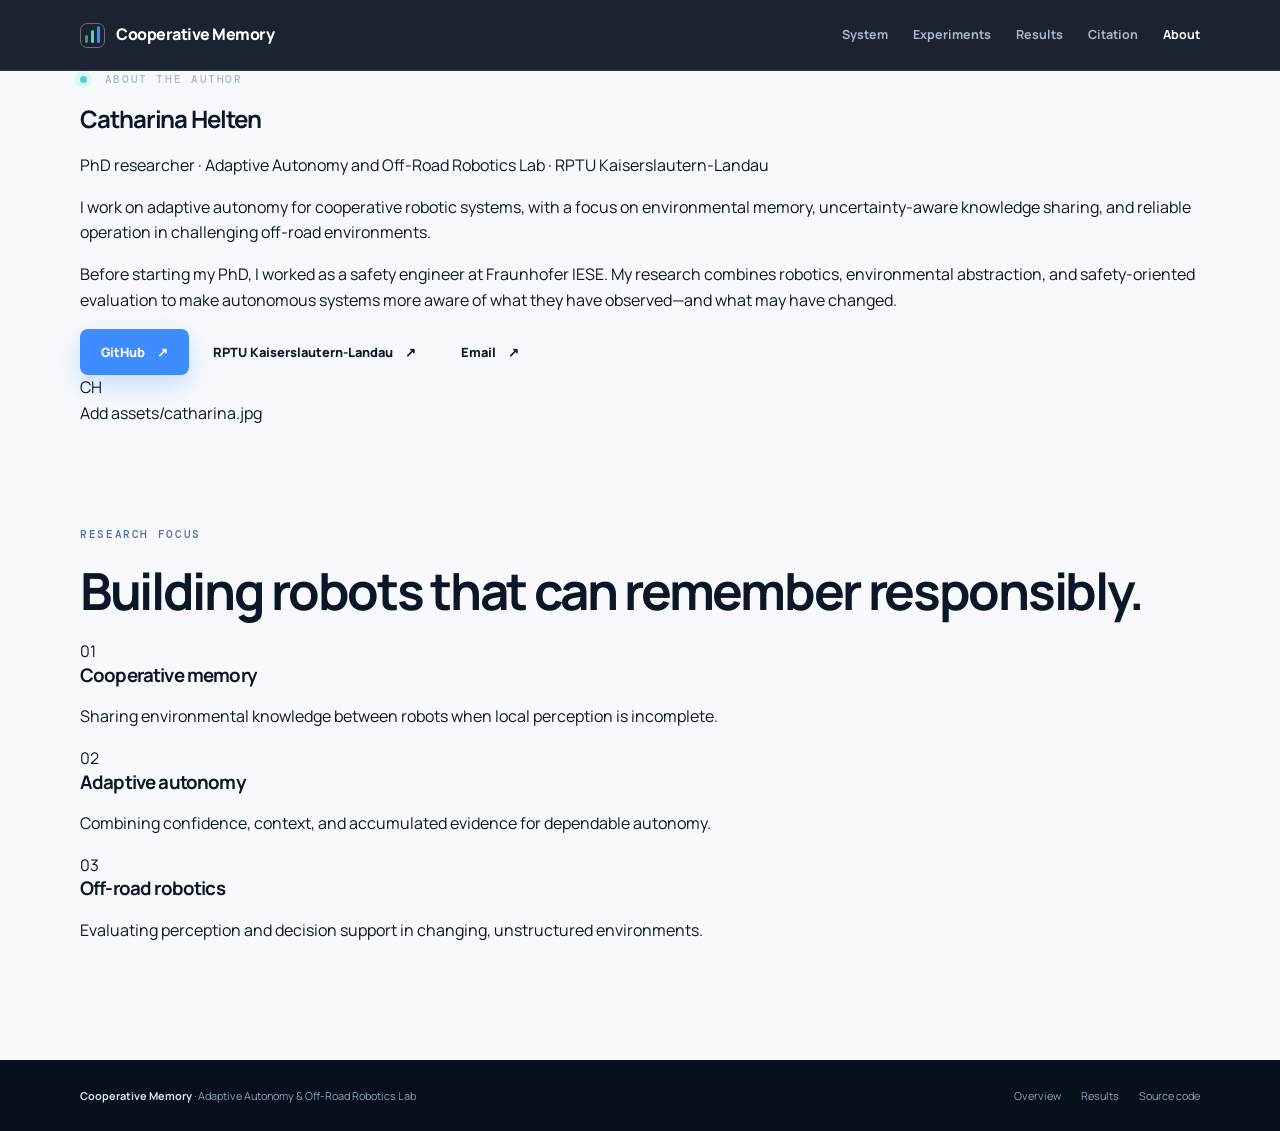
==== author.html @ 3047db3e "Add files via upload" ====
<!doctype html>
<html lang="en">
<head>
  <meta charset="utf-8">
  <meta name="viewport" content="width=device-width, initial-scale=1">
  <meta name="description" content="About Catharina Helten, researcher in adaptive autonomy and cooperative environmental memory.">
  <meta name="theme-color" content="#08111f">
  <title>About the author · Cooperative Memory</title>
  <link rel="stylesheet" href="styles.css">
</head>
<body>
  <header class="site-header">
    <div class="container nav-wrap">
      <a class="brand" href="index.html" aria-label="Cooperative Environmental Memory home">
        <span class="brand-mark" aria-hidden="true"><span></span><span></span><span></span></span>
        <span>Cooperative Memory</span>
      </a>
      <nav class="nav-links" aria-label="Primary navigation">
        <a href="index.html#system">System</a>
        <a href="index.html#experiments">Experiments</a>
        <a href="results.html">Results</a>
        <a href="index.html#citation">Citation</a>
        <a class="active" href="author.html">About</a>
      </nav>
    </div>
  </header>

  <main>
    <section class="author-hero">
      <div class="container author-grid">
        <div class="author-copy">
          <p class="eyebrow"><span class="status-dot"></span> About the author</p>
          <h1>Catharina Helten</h1>
          <p class="author-role">PhD researcher · Adaptive Autonomy and Off-Road Robotics Lab · RPTU Kaiserslautern-Landau</p>
          <p class="author-bio">I work on adaptive autonomy for cooperative robotic systems, with a focus on environmental memory, uncertainty-aware knowledge sharing, and reliable operation in challenging off-road environments.</p>
          <p class="author-bio">Before starting my PhD, I worked as a safety engineer at Fraunhofer IESE. My research combines robotics, environmental abstraction, and safety-oriented evaluation to make autonomous systems more aware of what they have observed—and what may have changed.</p>
          <div class="author-links">
            <a class="button button-primary" href="https://github.com/CatharinaHelt">GitHub <span aria-hidden="true">↗</span></a>
            <a class="button button-light" href="https://www.rptu.de/">RPTU Kaiserslautern-Landau <span aria-hidden="true">↗</span></a>
            <a class="button button-light" href="mailto:catharina.helten@rptu.de">Email <span aria-hidden="true">↗</span></a>
          </div>
        </div>
        <div class="author-photo-frame">
          <img src="assets/catharina.jpg" alt="Portrait of Catharina Helten" onerror="this.style.display='none'; this.parentElement.classList.add('photo-missing');">
          <div class="photo-initials" aria-hidden="true">CH</div>
          <span class="photo-label">Add assets/catharina.jpg</span>
        </div>
      </div>
    </section>

    <section class="section author-details">
      <div class="container author-details-grid">
        <div>
          <p class="section-kicker">Research focus</p>
          <h2>Building robots that can remember responsibly.</h2>
        </div>
        <div class="focus-list">
          <div class="focus-item"><span>01</span><div><h3>Cooperative memory</h3><p>Sharing environmental knowledge between robots when local perception is incomplete.</p></div></div>
          <div class="focus-item"><span>02</span><div><h3>Adaptive autonomy</h3><p>Combining confidence, context, and accumulated evidence for dependable autonomy.</p></div></div>
          <div class="focus-item"><span>03</span><div><h3>Off-road robotics</h3><p>Evaluating perception and decision support in changing, unstructured environments.</p></div></div>
        </div>
      </div>
    </section>
  </main>

  <footer class="site-footer">
    <div class="container footer-wrap">
      <div><strong>Cooperative Memory</strong><span> · Adaptive Autonomy &amp; Off-Road Robotics Lab</span></div>
      <div class="footer-links"><a href="index.html">Overview</a><a href="results.html">Results</a><a href="https://github.com/CatharinaHelt/cooperative-memory">Source code</a></div>
    </div>
  </footer>
</body>
</html>
---- styles.css ----
@import url('https://fonts.googleapis.com/css2?family=DM+Mono:wght@400;500&family=Manrope:wght@400;500;600;700;800&display=swap');

:root {
  --ink: #0b1726;
  --navy: #08111f;
  --blue: #3f8cff;
  --cyan: #49d7c6;
  --orange: #ffac55;
  --paper: #f7f9fc;
  --muted: #66758a;
  --line: #dfe6ef;
  --white: #fff;
  --shadow: 0 18px 45px rgba(22, 45, 78, .10);
}

* { box-sizing: border-box; }
html { scroll-behavior: smooth; }
body { margin: 0; background: var(--paper); color: var(--ink); font-family: 'Manrope', Arial, sans-serif; line-height: 1.6; }
a { color: inherit; text-decoration: none; }
.container { width: min(1120px, calc(100% - 48px)); margin: 0 auto; }

.site-header { position: sticky; top: 0; z-index: 10; background: rgba(8, 17, 31, .92); border-bottom: 1px solid rgba(255,255,255,.10); backdrop-filter: blur(14px); }
.nav-wrap { min-height: 70px; display: flex; align-items: center; justify-content: space-between; gap: 24px; }
.brand { display: inline-flex; align-items: center; gap: 11px; color: #fff; font-weight: 800; letter-spacing: -.03em; }
.brand-mark { width: 25px; height: 25px; display: inline-flex; align-items: end; gap: 3px; padding: 4px; border: 1px solid rgba(255,255,255,.35); border-radius: 7px; }
.brand-mark span { display: block; width: 4px; border-radius: 3px; background: var(--cyan); }
.brand-mark span:nth-child(1) { height: 8px; opacity: .65; }.brand-mark span:nth-child(2) { height: 13px; }.brand-mark span:nth-child(3) { height: 17px; background: var(--blue); }
.nav-links { display: flex; gap: 25px; color: #aab8cc; font-size: .78rem; font-weight: 700; }
.nav-links a { transition: color .2s ease; }.nav-links a:hover, .nav-links a.active { color: #fff; }

.hero { position: relative; overflow: hidden; background: var(--navy); color: #fff; padding: 92px 0 78px; }
.hero-grid { position: relative; z-index: 1; display: grid; grid-template-columns: 1.05fr .95fr; align-items: center; gap: 70px; }
.hero-glow { position: absolute; border-radius: 50%; filter: blur(2px); pointer-events: none; }.hero-glow-one { width: 520px; height: 520px; right: -180px; top: -230px; background: radial-gradient(circle, rgba(63,140,255,.24), transparent 68%); }.hero-glow-two { width: 460px; height: 460px; left: 18%; bottom: -390px; background: radial-gradient(circle, rgba(73,215,198,.17), transparent 68%); }
.eyebrow, .section-kicker { margin: 0 0 18px; text-transform: uppercase; letter-spacing: .15em; font-family: 'DM Mono', monospace; font-size: .68rem; font-weight: 500; }
.eyebrow { color: #a9b9d0; }.status-dot { width: 7px; height: 7px; display: inline-block; margin-right: 9px; border-radius: 50%; background: var(--cyan); box-shadow: 0 0 0 5px rgba(73,215,198,.12); }
h1, h2, h3, p { margin-top: 0; } h1, h2, h3 { line-height: 1.12; letter-spacing: -.045em; }
.hero h1 { max-width: 650px; margin-bottom: 25px; font-size: clamp(2.65rem, 6vw, 5.35rem); font-weight: 800; }
.hero-lead { max-width: 600px; margin-bottom: 34px; color: #b8c5d8; font-size: 1.08rem; }
.hero-actions { display: flex; flex-wrap: wrap; gap: 12px; margin-bottom: 40px; }.button { display: inline-flex; align-items: center; justify-content: center; gap: 12px; min-height: 46px; padding: 0 20px; border: 1px solid transparent; border-radius: 8px; font-size: .8rem; font-weight: 800; transition: transform .2s ease, background .2s ease, border-color .2s ease; }.button:hover { transform: translateY(-2px); }.button-primary { background: var(--blue); color: #fff; box-shadow: 0 10px 24px rgba(63,140,255,.25); }.button-primary:hover { background: #62a1ff; }.button-ghost { border-color: rgba(255,255,255,.23); color: #d9e3f2; }.button-ghost:hover { border-color: rgba(255,255,255,.55); }.button-dark { background: var(--ink); color: #fff; }.button-dark:hover { background: #203651; }
.hero-meta { display: flex; flex-wrap: wrap; gap: 10px; color: #7f90a8; font-size: .74rem; }.meta-separator { color: #42536d; }

.hero-visual { min-width: 0; }.visual-window { overflow: hidden; border: 1px solid rgba(255,255,255,.18); border-radius: 14px; background: #102137; box-shadow: 0 30px 70px rgba(0,0,0,.28); transform: rotate(1.3deg); }.window-topbar { display: flex; align-items: center; gap: 6px; height: 36px; padding: 0 14px; border-bottom: 1px solid rgba(255,255,255,.12); color: #8192aa; font-family: 'DM Mono', monospace; font-size: .58rem; }.window-topbar span { width: 7px; height: 7px; border-radius: 50%; background: #4e617b; }.window-topbar span:first-child { background: #ff927e; }.window-topbar em { margin-left: 8px; font-style: normal; }.network-scene { position: relative; height: 390px; overflow: hidden; background: linear-gradient(145deg, #122b3c, #0d1b2e 70%); }.scene-grid { position: absolute; inset: 0; opacity: .24; background-image: linear-gradient(rgba(157,204,222,.25) 1px, transparent 1px), linear-gradient(90deg, rgba(157,204,222,.25) 1px, transparent 1px); background-size: 28px 28px; transform: perspective(300px) rotateX(55deg) scale(1.5); transform-origin: bottom; }.route { position: absolute; height: 2px; border-radius: 2px; background: rgba(73,215,198,.7); transform-origin: left center; }.route-one { left: 17%; top: 64%; width: 58%; transform: rotate(-18deg); }.route-two { left: 43%; top: 30%; width: 44%; transform: rotate(40deg); background: rgba(63,140,255,.65); }.robot { position: absolute; width: 32px; height: 25px; border: 2px solid #cde5ef; border-radius: 9px 9px 5px 5px; background: #27637b; box-shadow: 0 0 0 5px rgba(73,215,198,.12), 0 5px 14px rgba(0,0,0,.25); }.robot:before, .robot:after { content: ''; position: absolute; bottom: -6px; width: 5px; height: 7px; border-radius: 3px; background: #b8d5df; }.robot:before { left: 4px; }.robot:after { right: 4px; }.robot-eye { position: absolute; width: 5px; height: 5px; top: 7px; left: 11px; border-radius: 50%; background: #fff; box-shadow: 8px 0 #fff; }.robot-a { left: 18%; top: 57%; }.robot-b { right: 17%; top: 27%; background: #34569b; box-shadow: 0 0 0 5px rgba(63,140,255,.13), 0 5px 14px rgba(0,0,0,.25); }.obstacle { position: absolute; left: 53%; top: 45%; width: 20px; height: 39px; border-radius: 8px 8px 3px 3px; background: #ffac55; box-shadow: 0 0 0 8px rgba(255,172,85,.12); }.obstacle i, .obstacle b { position: absolute; bottom: -8px; width: 6px; height: 12px; border-radius: 50%; background: #ffac55; }.obstacle i { left: -4px; }.obstacle b { right: -4px; }.memory-beam { position: absolute; left: 31%; top: 37%; width: 42%; border-top: 1px dashed rgba(73,215,198,.9); transform: rotate(-18deg); }.memory-beam:before, .memory-beam:after { content: ''; position: absolute; top: -5px; width: 9px; height: 9px; border: 2px solid var(--cyan); border-radius: 50%; background: #102137; }.memory-beam:before { left: -3px; }.memory-beam:after { right: -3px; }.memory-beam span { position: absolute; left: 26%; top: -27px; padding: 4px 8px; border: 1px solid rgba(73,215,198,.35); border-radius: 4px; background: rgba(8,17,31,.74); color: #9ff3e7; font: .55rem 'DM Mono', monospace; white-space: nowrap; }.memory-card { position: absolute; min-width: 145px; padding: 10px 11px; border: 1px solid rgba(255,255,255,.16); border-radius: 7px; background: rgba(8,17,31,.79); box-shadow: 0 9px 22px rgba(0,0,0,.17); }.card-a { left: 7%; bottom: 9%; }.card-b { right: 6%; bottom: 10%; }.memory-card small, .memory-card strong, .memory-card span { display: block; }.memory-card small { color: #7890aa; font: .52rem 'DM Mono', monospace; letter-spacing: .1em; }.memory-card strong { margin: 2px 0 4px; color: #fff; font-size: .73rem; }.memory-card span { color: #9db0c9; font-size: .57rem; }.memory-card i { display: inline-block; width: 5px; height: 5px; margin-right: 4px; border-radius: 50%; background: var(--cyan); }.caption-line { display: inline-block; width: 24px; height: 1px; margin-right: 8px; vertical-align: middle; background: var(--cyan); }.visual-caption { margin: 21px 0 0; color: #8ea0b8; font: .65rem 'DM Mono', monospace; }

.section { padding: 100px 0; }.section-intro { background: var(--white); }.intro-grid, .citation-grid, .media-grid, .next-grid { display: grid; grid-template-columns: .9fr 1.1fr; gap: 85px; align-items: start; }.section-kicker { color: #4773a3; }.section h2 { margin-bottom: 20px; font-size: clamp(2rem, 4vw, 3.25rem); }.intro-text { max-width: 610px; color: var(--muted); font-size: 1rem; }.intro-text p + p { margin-top: 16px; }
.section-dark { background: var(--navy); color: #fff; }.light-heading { display: flex; justify-content: space-between; align-items: end; gap: 30px; margin-bottom: 48px; }.light-heading .section-kicker { color: var(--cyan); }.section-summary { max-width: 340px; margin: 0; color: #91a4bd; font-size: .9rem; }.pipeline { display: grid; grid-template-columns: 1fr auto 1fr auto 1fr auto 1fr; gap: 17px; align-items: center; }.pipeline-step { min-height: 246px; padding: 23px 21px; border: 1px solid rgba(255,255,255,.12); border-radius: 11px; background: rgba(255,255,255,.035); }.featured-step { border-color: rgba(73,215,198,.48); background: linear-gradient(145deg, rgba(73,215,198,.11), rgba(255,255,255,.035)); }.revision-step { border-color: rgba(255,172,85,.43); }.step-number { color: #7085a1; font: .64rem 'DM Mono', monospace; }.step-icon { display: flex; align-items: end; gap: 4px; height: 33px; margin: 20px 0 18px; }.step-icon span { display: block; width: 7px; border-radius: 4px; background: var(--cyan); }.icon-signal span:nth-child(1) { height: 10px; opacity: .45; }.icon-signal span:nth-child(2) { height: 18px; opacity: .7; }.icon-signal span:nth-child(3) { height: 28px; }.icon-layers { position: relative; }.icon-layers span { position: absolute; width: 25px; height: 8px; border: 1px solid var(--cyan); background: transparent; transform: skewY(-20deg); }.icon-layers span:nth-child(1) { top: 4px; left: 0; opacity: .45; }.icon-layers span:nth-child(2) { top: 11px; left: 6px; opacity: .7; }.icon-layers span:nth-child(3) { top: 18px; left: 12px; }.icon-share span { width: 8px; height: 8px; border: 1px solid var(--blue); background: var(--blue); border-radius: 50%; }.icon-share:after { content: ''; width: 30px; height: 1px; margin: 0 -1px; background: var(--blue); }.icon-revise span { width: 26px; height: 26px; border: 1px solid var(--orange); background: transparent; border-radius: 50%; }.icon-revise span:nth-child(2) { width: 8px; height: 8px; margin-left: -20px; background: var(--orange); }.pipeline-step h3 { margin-bottom: 11px; font-size: 1.22rem; }.pipeline-step p { margin: 0; color: #91a4bd; font-size: .77rem; }.pipeline-step strong { color: #ffe0b8; font: .65rem 'DM Mono', monospace; }.pipeline-arrow { color: #4f6683; font-size: 1.25rem; }.state-strip { display: flex; flex-wrap: wrap; align-items: center; gap: 10px; margin-top: 32px; padding-top: 22px; border-top: 1px solid rgba(255,255,255,.11); }.state-label { margin-right: 8px; color: #778aa2; font: .62rem 'DM Mono', monospace; text-transform: uppercase; letter-spacing: .12em; }.state-pill { display: inline-flex; align-items: center; gap: 7px; padding: 6px 10px; border: 1px solid rgba(255,255,255,.13); border-radius: 50px; color: #afbed1; font-size: .67rem; }.state-pill i { width: 6px; height: 6px; border-radius: 50%; }.confirmed i { background: var(--cyan); }.questioned i { background: var(--orange); }.invalidated i { background: #9da9bb; }

.section-heading { display: flex; align-items: end; justify-content: space-between; gap: 25px; margin-bottom: 42px; }.section-heading h2 { margin-bottom: 0; }.text-link { color: #2769bd; font-size: .78rem; font-weight: 800; }.text-link:hover { color: var(--blue); }.experiment-grid { display: grid; grid-template-columns: repeat(3, 1fr); gap: 17px; }.experiment-card { display: flex; flex-direction: column; min-height: 305px; padding: 25px; border: 1px solid var(--line); border-radius: 11px; background: #fff; box-shadow: 0 9px 25px rgba(20,48,80,.035); }.card-icon { width: 38px; height: 38px; display: grid; place-items: center; margin-bottom: 28px; border-radius: 9px; font: .68rem 'DM Mono', monospace; font-weight: 500; }.card-icon-blue { background: #eaf2ff; color: #397fe0; }.card-icon-green { background: #e8faf6; color: #1a9e8e; }.card-icon-orange { background: #fff3e6; color: #d68a34; }.card-label { margin-bottom: 8px; color: #6b83a1; font: .63rem 'DM Mono', monospace; letter-spacing: .06em; text-transform: uppercase; }.experiment-card h3 { margin-bottom: 12px; font-size: 1.22rem; }.experiment-card > p { color: var(--muted); font-size: .78rem; }.metric-row { display: flex; flex-wrap: wrap; gap: 7px; margin-top: auto; padding-top: 18px; }.metric-row span { padding: 5px 8px; border-radius: 4px; background: #f1f4f8; color: #607086; font: .58rem 'DM Mono', monospace; }.evaluation-note, .results-note { display: flex; gap: 13px; align-items: flex-start; margin-top: 28px; padding: 17px 19px; border: 1px solid #d7e6f7; border-radius: 8px; background: #f1f7ff; color: #57708d; font-size: .75rem; }.evaluation-note p, .results-note p { margin: 0; }.evaluation-note strong, .results-note strong { color: #263e59; }.note-icon { display: inline-grid; flex: 0 0 auto; place-items: center; width: 22px; height: 22px; border-radius: 50%; background: #d9eaff; color: #3476c0; font: .7rem 'DM Mono', monospace; }

.media-section { background: #eaf5f4; }.media-copy .section-kicker { color: #258e84; }.media-copy h2 { max-width: 470px; }.media-copy > p:not(.section-kicker) { max-width: 450px; margin-bottom: 27px; color: #587675; font-size: .9rem; }.media-placeholder { position: relative; min-height: 330px; display: flex; flex-direction: column; justify-content: center; align-items: center; overflow: hidden; border: 1px solid #b9e0da; border-radius: 13px; background: radial-gradient(circle at 50% 45%, rgba(73,215,198,.22), transparent 17%), linear-gradient(145deg, #193a4b, #102639 65%); box-shadow: var(--shadow); color: #fff; }.media-placeholder:before, .media-placeholder:after { content: ''; position: absolute; border: 1px solid rgba(151,242,229,.22); border-radius: 50%; }.media-placeholder:before { width: 330px; height: 330px; }.media-placeholder:after { width: 200px; height: 200px; }.play-button { position: relative; z-index: 1; width: 61px; height: 61px; display: grid; place-items: center; padding-left: 4px; border-radius: 50%; background: var(--cyan); color: #113342; box-shadow: 0 0 0 12px rgba(73,215,198,.14); font-size: 1.1rem; }.placeholder-label { position: relative; z-index: 1; margin-top: 25px; font-size: .84rem; font-weight: 800; }.placeholder-subtitle { position: relative; z-index: 1; margin-top: 6px; color: #a6d4d0; font: .6rem 'DM Mono', monospace; }
.citation-section { background: #fff; }.muted { max-width: 430px; color: var(--muted); font-size: .84rem; }.citation-box { position: relative; overflow: hidden; border-radius: 10px; background: var(--navy); box-shadow: var(--shadow); }.citation-box pre { overflow-x: auto; margin: 0; padding: 30px 25px 25px; color: #b7d1e6; font: .73rem/1.75 'DM Mono', monospace; }.citation-box code { font: inherit; }.copy-label { position: absolute; top: 14px; right: 14px; z-index: 1; padding: 6px 8px; border: 1px solid rgba(255,255,255,.2); border-radius: 4px; background: rgba(255,255,255,.08); color: #b8c9dc; cursor: pointer; font: .58rem 'DM Mono', monospace; }.copy-label:hover { background: rgba(255,255,255,.16); }.copy-feedback { position: absolute; right: 16px; bottom: 12px; color: var(--cyan); font: .58rem 'DM Mono', monospace; }
.site-footer { padding: 27px 0; background: #06101c; color: #8ea1b9; font-size: .68rem; }.footer-wrap { display: flex; align-items: center; justify-content: space-between; gap: 25px; }.site-footer strong { color: #d8e4f2; }.footer-links { display: flex; gap: 20px; }.footer-links a:hover { color: #fff; }

/* Results page */
.page-hero { padding: 73px 0 65px; background: var(--navy); color: #fff; }.page-hero-inner { max-width: 790px; }.back-link { display: inline-block; margin-bottom: 46px; color: #9db1ca; font-size: .75rem; font-weight: 700; }.back-link:hover { color: #fff; }.page-hero h1 { margin-bottom: 18px; font-size: clamp(2.5rem, 5vw, 4.5rem); }.page-hero p:not(.eyebrow) { max-width: 620px; margin: 0; color: #aebdd0; }.results-section { background: #fff; }.results-toolbar { display: flex; justify-content: space-between; align-items: end; gap: 25px; margin-bottom: 42px; }.results-toolbar h2 { margin-bottom: 0; }.template-badge { padding: 7px 10px; border: 1px solid #ffd9ac; border-radius: 4px; color: #b8752d; background: #fff8ef; font: .59rem 'DM Mono', monospace; }.result-grid { display: grid; grid-template-columns: repeat(2, 1fr); gap: 17px; }.result-panel { padding: 22px; border: 1px solid var(--line); border-radius: 10px; background: #fbfcfe; }.result-panel-wide { grid-column: 1 / -1; }.panel-heading { display: flex; align-items: start; justify-content: space-between; gap: 15px; margin-bottom: 22px; }.panel-heading > div { display: flex; align-items: center; gap: 12px; }.panel-number { color: #6384a8; font: .62rem 'DM Mono', monospace; }.panel-heading h3 { margin: 0; font-size: 1.03rem; }.panel-unit { color: #7790ad; font: .59rem 'DM Mono', monospace; text-transform: uppercase; letter-spacing: .08em; }.chart-placeholder { position: relative; min-height: 220px; overflow: hidden; border: 1px dashed #c8d4e3; border-radius: 7px; background: linear-gradient(180deg, #f3f7fb, #fff); }.chart-placeholder:before { content: ''; position: absolute; inset: 25px 22px; background-image: linear-gradient(#dfe8f1 1px, transparent 1px), linear-gradient(90deg, #dfe8f1 1px, transparent 1px); background-size: 100% 25%, 20% 100%; opacity: .78; }.chart-axis { position: absolute; z-index: 1; background: #8da2b8; }.axis-y { left: 22px; top: 24px; bottom: 23px; width: 1px; }.axis-x { right: 22px; bottom: 23px; left: 22px; height: 1px; }.chart-line { position: absolute; z-index: 2; height: 3px; border-radius: 4px; transform-origin: left center; }.chart-line:after { content: ''; position: absolute; right: -4px; top: -3px; width: 8px; height: 8px; border-radius: 50%; background: inherit; }.chart-line.blue { left: 12%; top: 71%; width: 66%; background: var(--blue); transform: rotate(-22deg); }.chart-line.orange { left: 12%; top: 48%; width: 73%; background: var(--orange); transform: rotate(14deg); }.chart-line.green { left: 12%; top: 42%; width: 73%; background: #1ba991; transform: rotate(1deg); }.chart-bars { display: flex; align-items: end; justify-content: center; gap: 13%; padding: 27px 18% 24px; }.chart-bars:before { inset: 25px 22px 24px; }.bar { position: relative; z-index: 2; width: 18%; border-radius: 4px 4px 0 0; }.bar-a { height: 47%; background: var(--blue); }.bar-b { height: 75%; background: var(--orange); }.bar-c { height: 88%; background: #1ba991; }.chart-stability:before { background-size: 100% 25%, 14% 100%; }.stability-line { position: absolute; z-index: 2; left: 13%; top: 51%; width: 74%; height: 2px; background: #bdd0df; }.stability-dot { position: absolute; z-index: 3; width: 9px; height: 9px; border-radius: 50%; }.dot-one { left: 24%; top: 47%; background: var(--blue); }.dot-two { left: 49%; top: 52%; background: var(--orange); }.dot-three { left: 75%; top: 51%; background: #1ba991; }.chart-placeholder-label { position: absolute; z-index: 4; right: 15px; bottom: 12px; color: #8ca0b4; font: .56rem 'DM Mono', monospace; }.panel-caption { margin: 15px 0 0; color: #6d7e92; font-size: .71rem; }.metric-table-wrap { margin-top: 17px; padding: 22px; border: 1px solid var(--line); border-radius: 10px; background: #fbfcfe; }.table-heading { margin-bottom: 17px; }.metric-table { width: 100%; border-collapse: collapse; font-size: .71rem; }.metric-table th, .metric-table td { padding: 13px 11px; border-top: 1px solid var(--line); text-align: right; }.metric-table th:first-child, .metric-table td:first-child { text-align: left; }.metric-table thead th { color: #71869d; font: .59rem 'DM Mono', monospace; text-transform: uppercase; letter-spacing: .03em; }.metric-table tbody th { color: #3d5167; font-weight: 700; }.metric-table td { color: #91a0b1; }.results-note { margin-top: 17px; }.results-next { background: #eaf5f4; }.next-grid { align-items: center; }.next-grid h2 { max-width: 530px; }.next-grid p:not(.section-kicker) { max-width: 500px; color: #587675; font-size: .86rem; }.photo-placeholder { min-height: 245px; display: grid; place-items: center; border: 1px dashed #99c7c0; border-radius: 12px; background: linear-gradient(145deg, #d8efeb, #eff9f6); color: #57958d; text-align: center; font: .7rem/1.6 'DM Mono', monospace; letter-spacing: .12em; }

@media (max-width: 900px) {
  .hero-grid, .intro-grid, .citation-grid, .media-grid, .next-grid { grid-template-columns: 1fr; gap: 42px; }
  .hero { padding-top: 70px; }.hero-visual { max-width: 650px; }.pipeline { grid-template-columns: 1fr 1fr; }.pipeline-arrow { display: none; }.pipeline-step { min-height: 215px; }.experiment-grid { grid-template-columns: 1fr; }.experiment-card { min-height: auto; }.metric-row { margin-top: 17px; }.light-heading { align-items: start; flex-direction: column; }.section-summary { max-width: 560px; }
}
@media (max-width: 600px) {
  .container { width: min(100% - 30px, 1120px); }.site-header { position: static; }.nav-wrap { min-height: 63px; }.nav-links { gap: 12px; font-size: .65rem; }.nav-links a:nth-child(1), .nav-links a:nth-child(2) { display: none; }.hero { padding: 60px 0 55px; }.hero h1 { font-size: 2.75rem; }.hero-lead { font-size: .95rem; }.hero-meta { line-height: 1.9; }.network-scene { height: 300px; }.memory-card { min-width: 122px; padding: 8px; }.memory-card strong { font-size: .62rem; }.memory-card span { font-size: .5rem; }.card-b { right: 3%; }.card-a { left: 3%; }.pipeline { grid-template-columns: 1fr; }.pipeline-step { min-height: auto; }.section { padding: 70px 0; }.section-heading, .results-toolbar { align-items: start; flex-direction: column; }.result-grid { grid-template-columns: 1fr; }.result-panel-wide { grid-column: auto; }.metric-table-wrap { overflow-x: auto; }.metric-table { min-width: 650px; }.footer-wrap { align-items: start; flex-direction: column; gap: 13px; }.footer-links { gap: 13px; }.page-hero { padding: 55px 0; }.back-link { margin-bottom: 34px; }
}
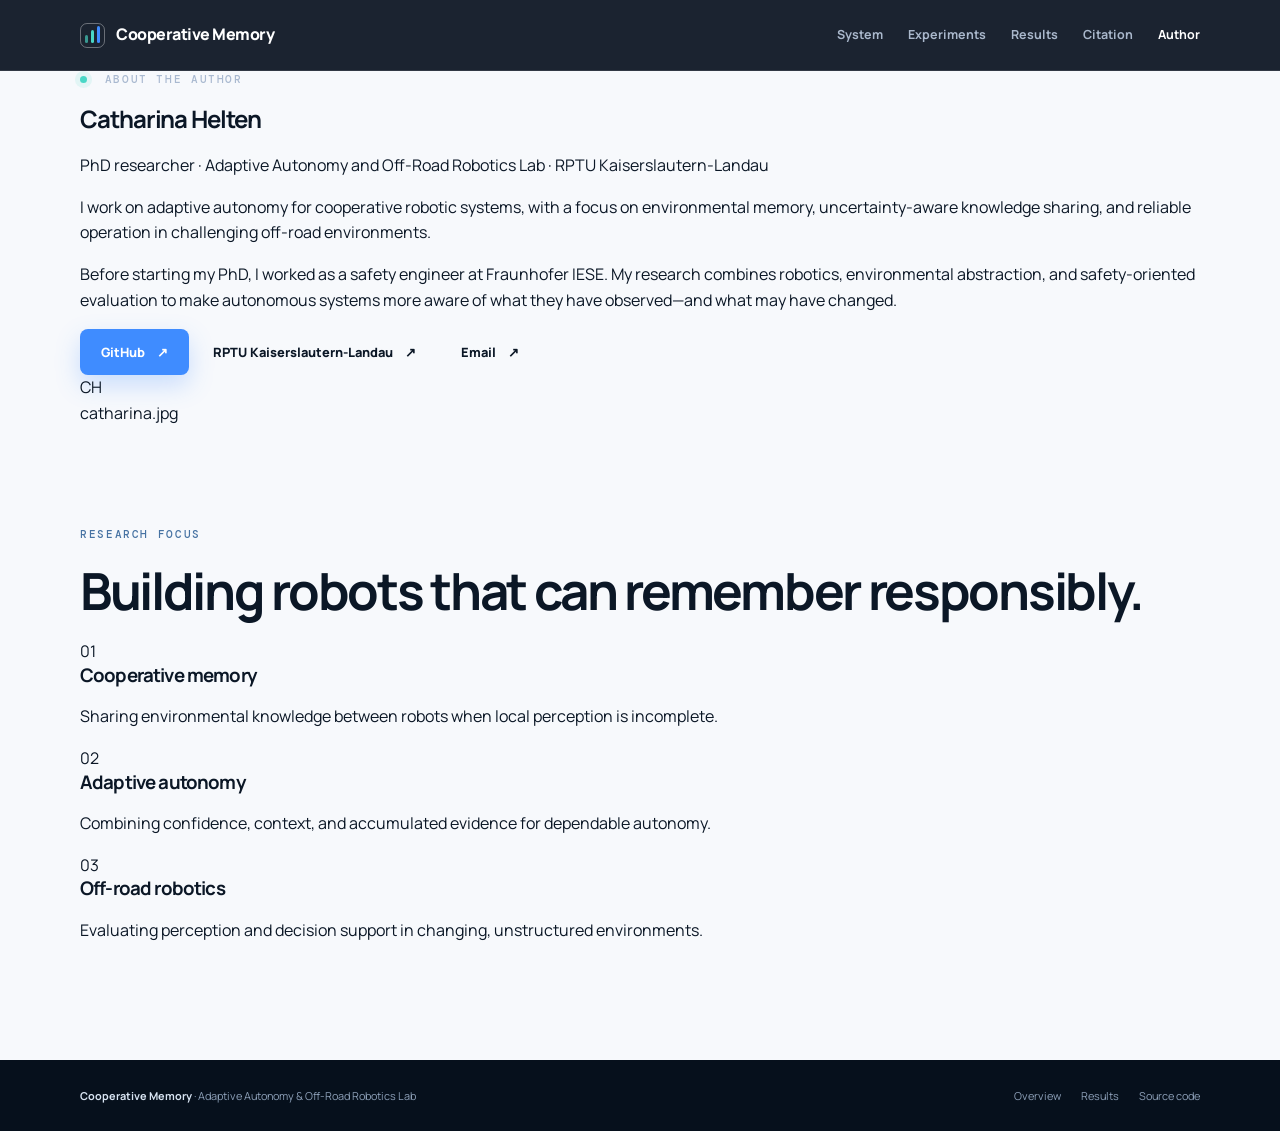
==== commit de2b0e05: "Update author.html" ====
--- a/author.html
+++ b/author.html
@@ -20,7 +20,7 @@
         <a href="index.html#experiments">Experiments</a>
         <a href="results.html">Results</a>
         <a href="index.html#citation">Citation</a>
-        <a class="active" href="author.html">About</a>
+        <a class="active" href="author.html">Author</a>
       </nav>
     </div>
   </header>
@@ -43,7 +43,7 @@
         <div class="author-photo-frame">
           <img src="assets/catharina.jpg" alt="Portrait of Catharina Helten" onerror="this.style.display='none'; this.parentElement.classList.add('photo-missing');">
           <div class="photo-initials" aria-hidden="true">CH</div>
-          <span class="photo-label">Add assets/catharina.jpg</span>
+          <span class="photo-label">catharina.jpg</span>
         </div>
       </div>
     </section>
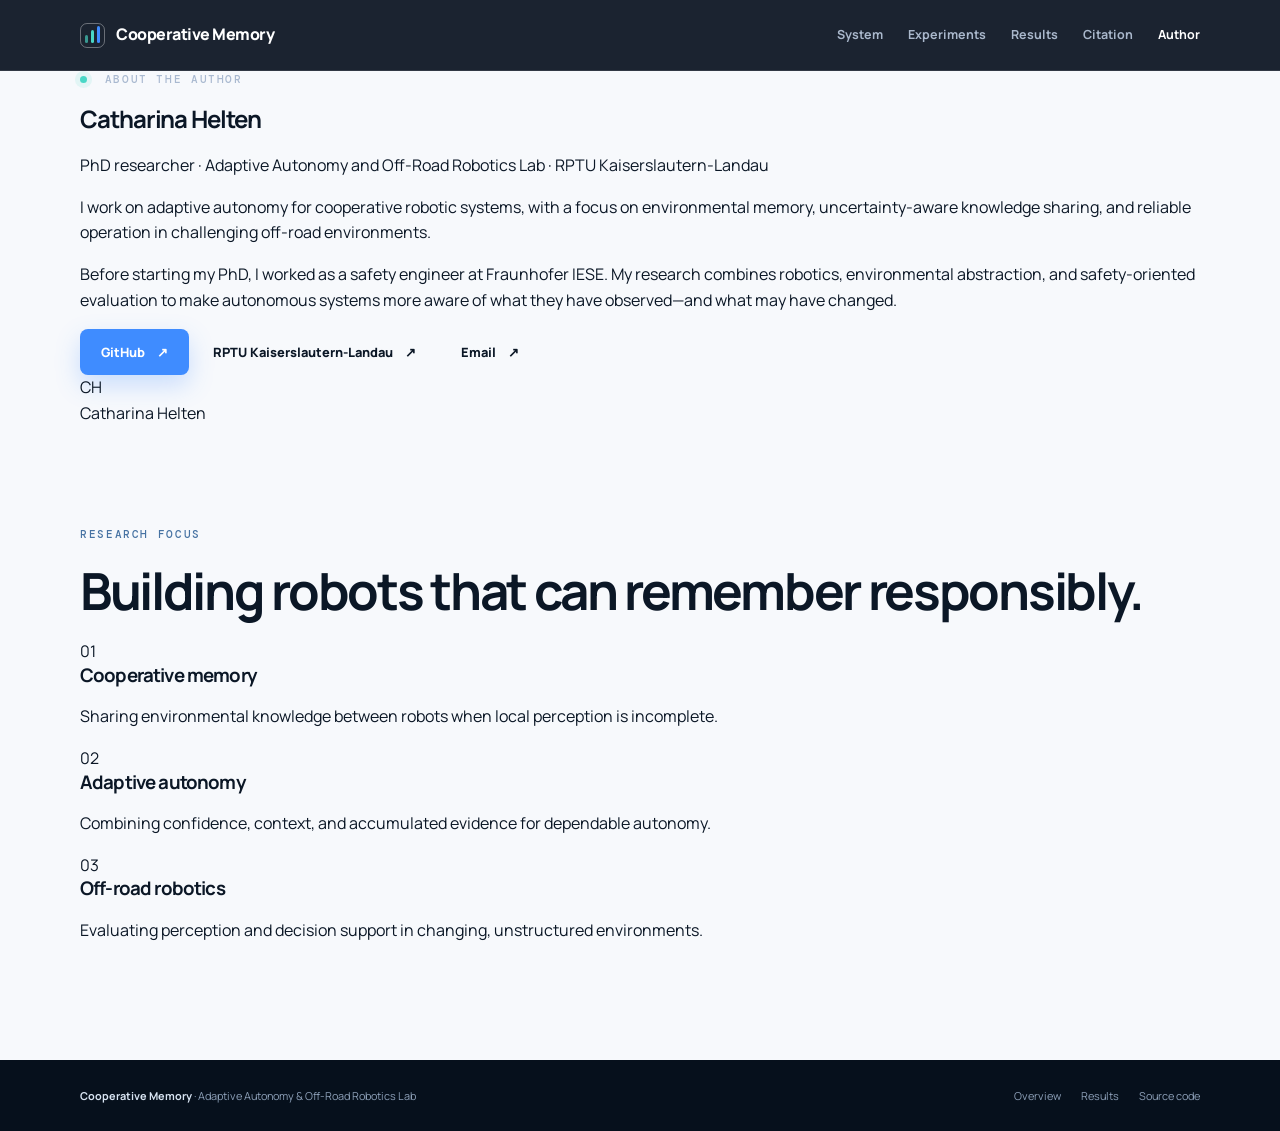
==== commit 4546bcc9: "Update author.html" ====
--- a/author.html
+++ b/author.html
@@ -36,14 +36,14 @@
           <p class="author-bio">Before starting my PhD, I worked as a safety engineer at Fraunhofer IESE. My research combines robotics, environmental abstraction, and safety-oriented evaluation to make autonomous systems more aware of what they have observed—and what may have changed.</p>
           <div class="author-links">
             <a class="button button-primary" href="https://github.com/CatharinaHelt">GitHub <span aria-hidden="true">↗</span></a>
-            <a class="button button-light" href="https://www.rptu.de/">RPTU Kaiserslautern-Landau <span aria-hidden="true">↗</span></a>
-            <a class="button button-light" href="mailto:catharina.helten@rptu.de">Email <span aria-hidden="true">↗</span></a>
+            <a class="button button-light" href="https://aor.cs.rptu.de/m-sc-catharina-helten/">RPTU Kaiserslautern-Landau <span aria-hidden="true">↗</span></a>
+            <a class="button button-light" href="mailto:catharina.helten@cs.rptu.de">Email <span aria-hidden="true">↗</span></a>
           </div>
         </div>
         <div class="author-photo-frame">
-          <img src="assets/catharina.jpg" alt="Portrait of Catharina Helten" onerror="this.style.display='none'; this.parentElement.classList.add('photo-missing');">
+          <img src="catharina.jpg" alt="Portrait of Catharina Helten" onerror="this.style.display='none'; this.parentElement.classList.add('photo-missing');">
           <div class="photo-initials" aria-hidden="true">CH</div>
-          <span class="photo-label">catharina.jpg</span>
+          <span class="photo-label">Catharina Helten</span>
         </div>
       </div>
     </section>
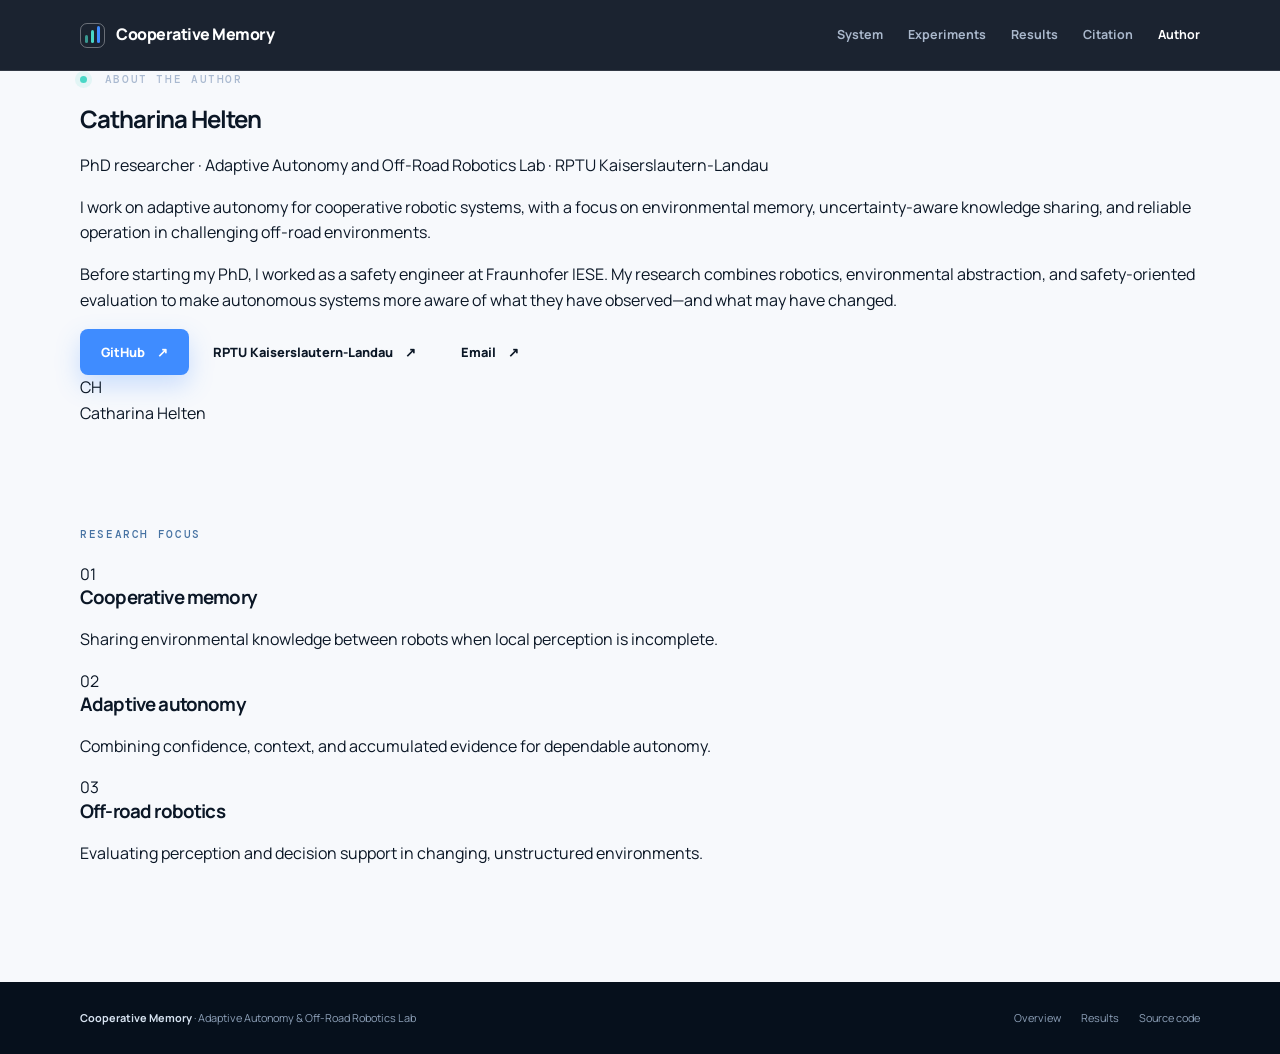
==== commit e9e011a3: "Update author.html" ====
--- a/author.html
+++ b/author.html
@@ -52,7 +52,7 @@
       <div class="container author-details-grid">
         <div>
           <p class="section-kicker">Research focus</p>
-          <h2>Building robots that can remember responsibly.</h2>
+    
         </div>
         <div class="focus-list">
           <div class="focus-item"><span>01</span><div><h3>Cooperative memory</h3><p>Sharing environmental knowledge between robots when local perception is incomplete.</p></div></div>
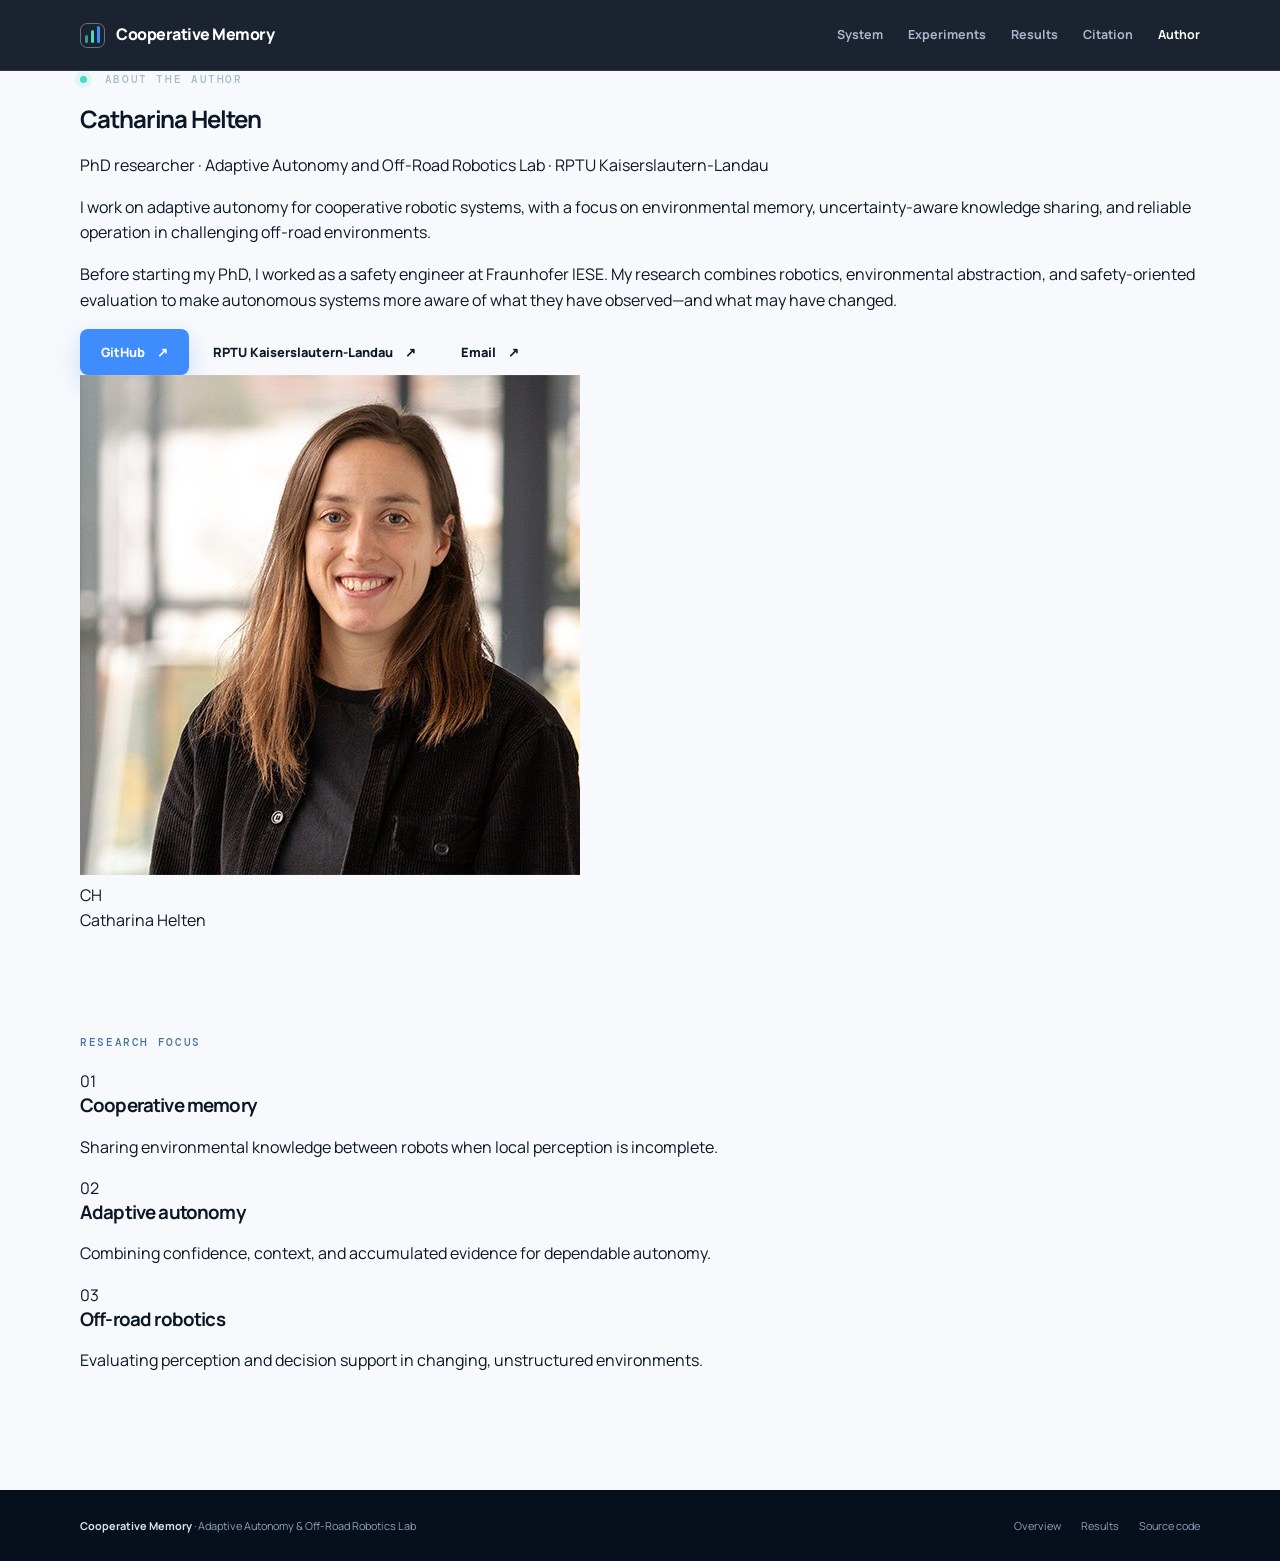
==== commit 0ff4f491: "Update author.html" ====
--- a/author.html
+++ b/author.html
@@ -41,7 +41,7 @@
           </div>
         </div>
         <div class="author-photo-frame">
-          <img src="catharina.jpg" alt="Portrait of Catharina Helten" onerror="this.style.display='none'; this.parentElement.classList.add('photo-missing');">
+          <img src="catharina.jpeg" alt="Portrait of Catharina Helten" onerror="this.style.display='none'; this.parentElement.classList.add('photo-missing');">
           <div class="photo-initials" aria-hidden="true">CH</div>
           <span class="photo-label">Catharina Helten</span>
         </div>
